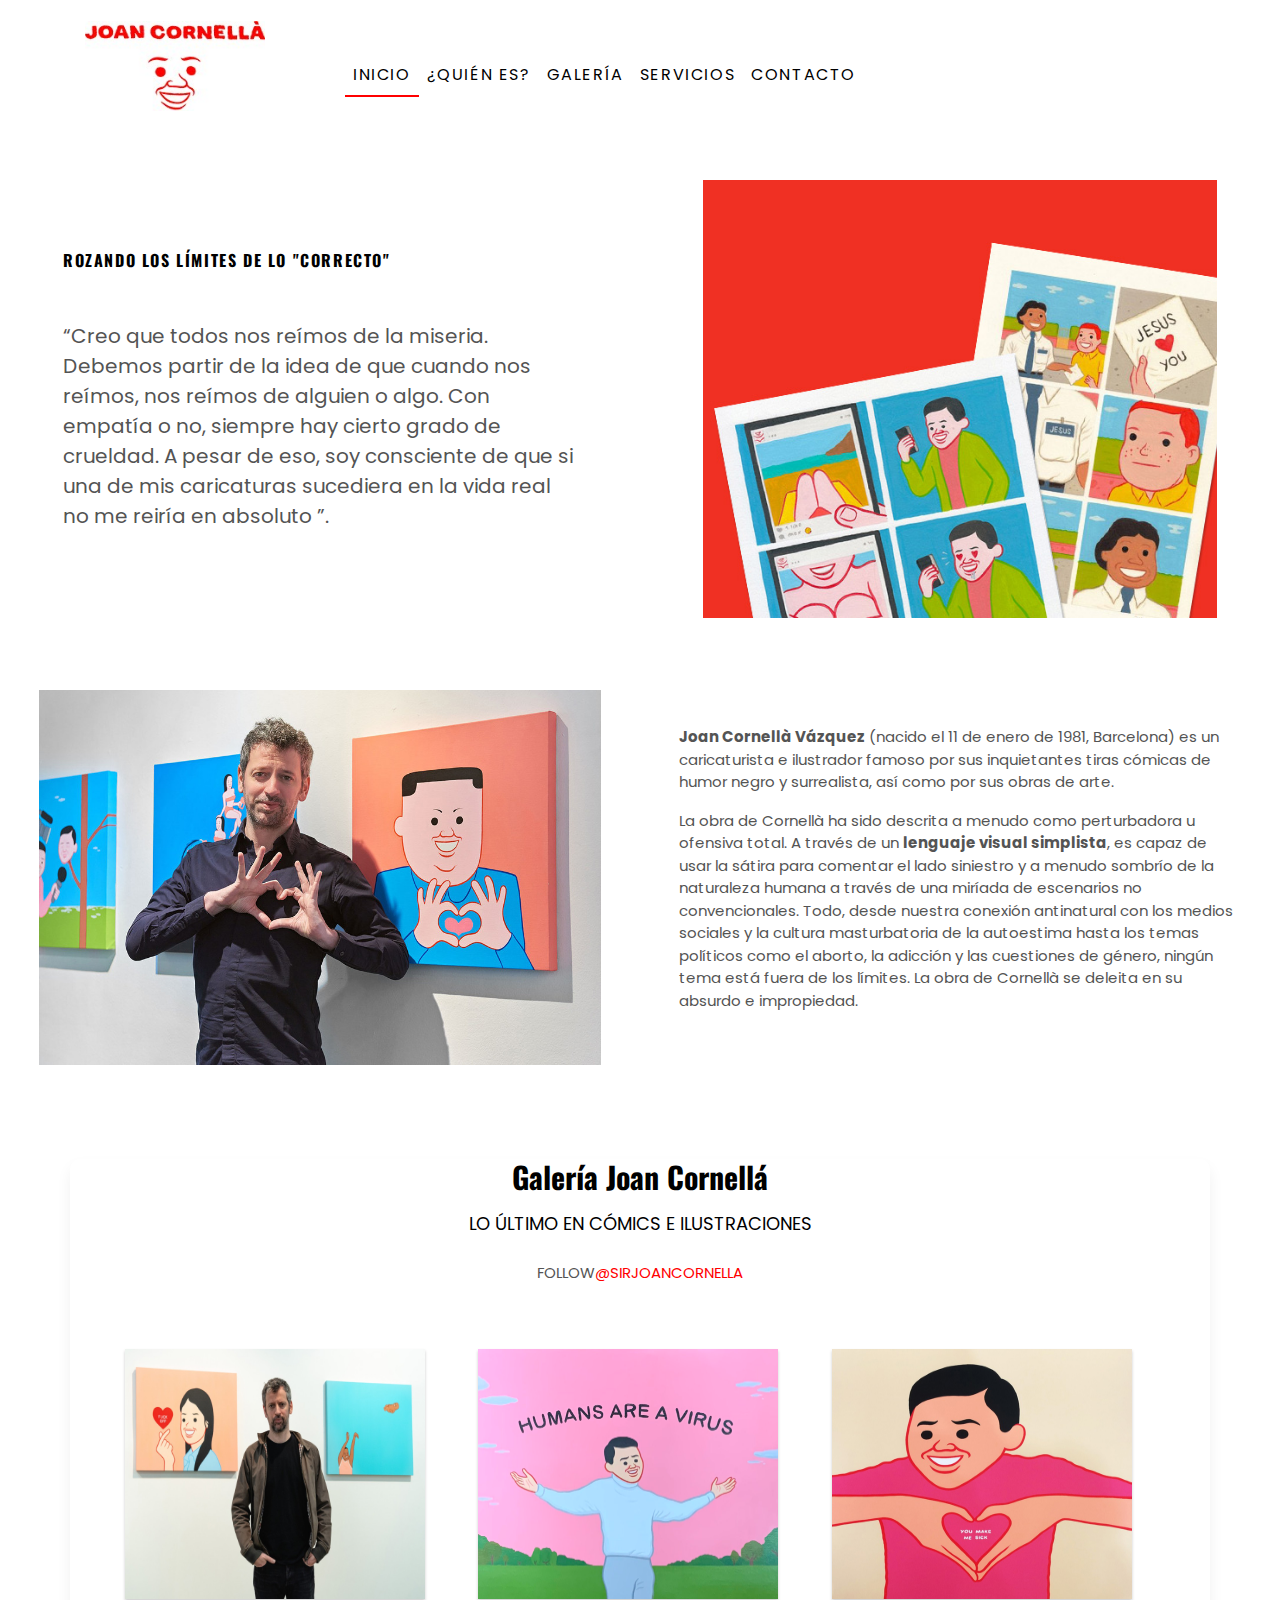
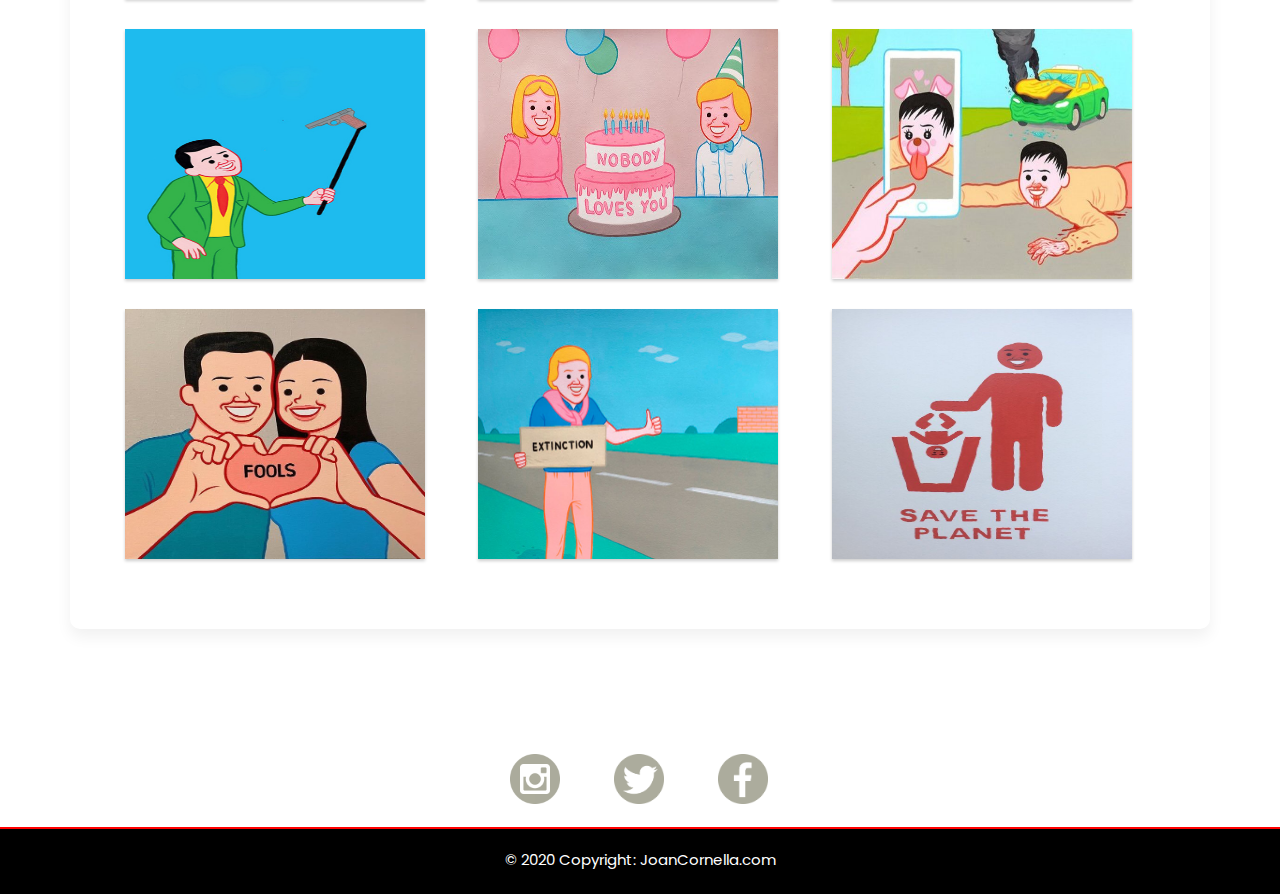
==== index.html @ 13107fc1 "Primer commit" ====
<!DOCTYPE html>
<html lang="es">

<head>
    <link rel="shortcut icon" href="img/logo-png.png"> 
    <meta charset="utf-8">
    <meta name="author" content="Francisca Araya">
    <meta name="description" content="Joan Cornellá, Un genio del Humor Negro">
    <meta name="keywords" content="Joan Cornella,artista,españa,Cómic" />
    <meta name="robots" content="index">
    <meta name="viewport" content="width=device-width, initial-scale=1.0">
    <!-- Bootstrap CSS -->
    <link rel="stylesheet" href="css/bootstrap.min.css">
    <link rel="stylesheet" type="text/css" href="css/estilos.css">

    <title>Joan Cornellá</title>
</head>
<style>
    a {
        color: #FF0000;
    }
    /* CSS link color */
</style>

<style>
    @import url('https://fonts.googleapis.com/css?family=Poppins&display=swap');
</style>

<style>
    @import url('https://fonts.googleapis.com/css?family=Oswald&display=swap');
</style>

<body>

    <!-- Navigation -->
    <nav class="navbar navbar-expand-lg navbar-light navbar-custom static-top">
        <div class="container">
            <a class="navbar-brand" href="#">
                <img src="img/logo.jpg" alt="Logo Joan Cornella">
            </a>
            <button class="navbar-toggler" type="button" data-toggle="collapse" data-target="#navbarResponsive" aria-controls="navbarResponsive" aria-expanded="false" aria-label="Toggle navigation">
                <span class="navbar-toggler-icon"></span>
            </button>
            <div class="collapse navbar-collapse" id="navbarResponsive">
                <ul class="navbar-nav ml-auto">
                    <li class="nav-item-active">
                        <a class="nav-link" href="index.html">Inicio</a>
                    </li>
                    <li class="nav-item">
                        <a class="nav-link" href="about.html">¿Quién es?</a>
                    </li>
                    <li class="nav-item">
                        <a class="nav-link" href="galeria.html">Galería</a>
                    </li>
                    <li class="nav-item">
                        <a class="nav-link" href="servicios.html">Servicios</a>
                    </li>
                    <li class="nav-item">
                        <a class="nav-link" href="contacto.html">Contacto</a>
                    </li>
                </ul>
            </div>
        </div>
    </nav>
    <!-- End Navigation -->

    <section>
        <div class="container-fluid">
            <!--contenedor destino-->
            <div class="row align-items-center">
                <div class="col-lg-6 order-lg-2">
                    <div class="p-5">
                        <img class="img-fluid" src="img/prints-joan.jpg" alt="ilustraciones">
                    </div>
                </div>
                <div class="col-lg-6 order-lg-1">
                    <div class="p-5">
                        <h1 class="texto-joan">Rozando los límites de lo "correcto"</h1>
                        <p>“Creo que todos nos reímos de la miseria. Debemos partir de la idea de que cuando nos reímos, nos reímos de alguien o algo. Con empatía o no, siempre hay cierto grado de crueldad. A pesar de eso, soy consciente de que si una de mis caricaturas sucediera en la vida real no me reiría en absoluto ”.</p>
                    </div>
                </div>
            </div>
        </div>
    </section>

    <section>
        <div class="container-fluid">
            <!--contenedor destino-->
            <div class="row align-items-center">
                <div class="col-lg-6 order-lg-1">
                    <div class="p-4">
                        <img class="img-fluid" src="img/joan-cornella-2.jpg" alt="joan cornella con kim">
                    </div>
                </div>
                <div class="col-lg-6 order-lg-2">
                    <div class="p-4">
                        <p><strong>Joan Cornellà Vázquez</strong> (nacido el 11 de enero de 1981, Barcelona) es un caricaturista e ilustrador famoso por sus inquietantes tiras cómicas de humor negro y surrealista, así como por sus obras de arte.</p>
                        <p>La obra de Cornellà ha sido descrita a menudo como perturbadora u ofensiva total. A través de un <strong>lenguaje visual simplista</strong>, es capaz de usar la sátira para comentar el lado siniestro y a menudo sombrío de la naturaleza humana a través de una miríada de escenarios no convencionales. Todo, desde nuestra conexión antinatural con los medios sociales y la cultura masturbatoria de la autoestima hasta los temas políticos como el aborto, la adicción y las cuestiones de género, ningún tema está fuera de los límites. La obra de Cornellà se deleita en su absurdo e impropiedad.</p>
                    </div>
                </div>
            </div>
        </div>
    </section>

    <div class="container gallery-container">
        <!--class galley-container-->

        <h1>Galería Joan Cornellá</h1>
        <p>Lo último en Cómics e Ilustraciones</p>
         <p class="page-description text-center">FOLLOW<a href="http://instagram.com/sirjoancornella"><span style="color:red">@SIRJOANCORNELLA</span></a>

            <div class="gallery">
                <!--class gallery-->

                <div class="row">
                    <!--1 foto-->
                    <div class="col-sm-6 col-md-4">
                        <img src="img/joan-cornella.jpg" alt="joan">
                    </div>
                    <!--2 foto-->
                    <div class="col-sm-6 col-md-4">
                        <img src="img/virus.jpg" alt="virus">
                    </div>
                    <!--3 foto-->
                    <div class="col-sm-12 col-md-4">
                        <img src="img/sick.jpg" alt="Sick">
                    </div>
                    <!--4 foto-->
                    <div class="col-sm-6 col-md-4">
                        <img src="img/selfie.jpg" alt="selfie">
                    </div>
                    <!--5 foto-->
                    <div class="col-sm-6 col-md-4">
                        <img src="img/cumpleaños.jpg" alt="birthday">
                    </div>
                    <!--6 foto-->
                    <div class="col-sm-6 col-md-4">
                        <img src="img/accidente.jpg" alt="Traffic">
                    </div>
                    <!--7 foto-->
                    <div class="col-sm-6 col-md-4">
                        <img src="img/fools.jpg" alt="fools">
                    </div>
                    <!--8 foto-->
                    <div class="col-sm-6 col-md-4">
                        <img src="img/extincion.jpg" alt="extintion">
                    </div>
                    <!--9 foto-->
                    <div class="col-sm-6 col-md-4">
                        <img src="img/save-the-planet.jpg" alt="save">
                    </div>

                </div>
                <!--row-->

            </div>
            <!--class gallery-->

    </div>
    <!--class galley-container-->

    <!--footer-->
    <div class="footer">
        <div class="container-fluid-footer">

            <div class="redessociales">
                <a title="Instagram" href="http://instagram.com/sirjoancornella" target="_blank"><img src="img/instagram.png" alt="Instagram"></a>

                <a title="Twitter" href="https://twitter.com/sirjoancornella" target="_blank"><img src="img/twitter.png" alt="Twitter"></a>

                <a title="Facebook" href="https://www.facebook.com/joancornella" target="_blank"><img src="img/facebook.png" alt="Facebook"></a>
            </div>
        </div>

        <footer>
            <p>© 2020 Copyright: JoanCornella.com</p>
        </footer>
    </div>

    <!--Fin footer-->

</body>

</html>
---- css/estilos.css ----
*{
  margin:0;
  padding: 0;
}


body {
	width: 100%;
	background-color: #fff;
}

body {
  font-family: 'Poppins', sans-serif;
}

h1,
h2,
h3,
h4,
h5,
h6 {
  font-family: 'Poppins', sans-serif;
  font-weight: 800 !important;
}

nav li a{
	font-family: "Poppins", sans-serif;
	font-size: 13px;
	padding: 20px 25px;
	color: #000;
	text-decoration: none;
}


#contenedor1 img {
	width: 175px;
	float: left;
	margin-top: 10px;
	margin-left: 40px;
}

nav ul{ /*navegacion y lista*/
	width: 750px;
	float: center;
	margin-right: 100px;
}

nav ul li{
	list-style-type: none;
	display: inline-block;
	width: auto;
	margin-top: 20px;
}

.navbar-custom {
  padding-top: 1rem;
  padding-bottom: 1rem;
  background-color: rgba(0, 0, 0, 0.0);
}


.navbar-custom .navbar-nav .nav-item .nav-link 
{
  font-family: 'Poppins', sans-serif;
  text-transform: uppercase;
  font-size: 1rem;
  letter-spacing: 0.1rem;
  color: #000;
}

.nav-item-active {
  font-family: 'Poppins', sans-serif;
  text-transform: uppercase;
  font-size: 1rem;
  letter-spacing: 0.1rem;
  color: #000;
}

.navbar-custom .navbar-nav .nav-item-active .nav-link 
{
 font-family: 'Poppins', sans-serif;
  text-transform: uppercase;
  font-size: 1rem;
  letter-spacing: 0.1rem;
  color: #000;
}

nav li a:hover {
 background-color: #E2E2E2;
}

.nav-item-active  {
	border-bottom: 2px  solid #FF0000
; /*borde del menu activo*/

}

/*index*/

img{
	margin-bottom: 0px;
	max-width: 100%;
	width: 180px;
}


.container-fluid {
 width: 100%;
 height: auto;
}


.p-5 img{
	width: 100%;
}

.texto-joan{
	font-family: "Oswald";
	font-size: 20px;
	color:#000;
	text-transform: uppercase;
    font-size: 1rem;
    letter-spacing: 0.1rem;
    margin-bottom: 50px;
}

.p-5 p{
    font-family: 'Poppins', sans-serif;
	font-size: 20px;
	color:#545454;
}


/*index 2da parte*/

.p-4 img{
	width: 100%;
}



.p-4 p{
    font-family: 'Poppins', sans-serif;
	font-size: 15px;
	color:#545454;
}


/*quién es*/


.container-fluid-about {
 width: 100%;
 height: auto;
 margin-top: 100px;
 margin-bottom: 100px;

}

.texto-about{
	font-family: "Oswald";
	font-size: 20px;
	color:#ff0000;
    line-height: 1.1;
    margin-bottom: 50px;
    margin-left: 150px;
}

.p-6 p{
    font-family: 'Poppins', sans-serif;
    display: block;
    margin-block-start: 1em;
    margin-block-end: 1em;
    margin-inline-start: 0px;
    margin-inline-end: 0px;
	font-size: 15px;
	padding: 1px;
	color:#545454;
    text-align: justify;
    margin-left: 150px;
    margin-right: 150px;

}

/*Galeria*/

.container.gallery-container {
    background-color: #fff;
    color: #35373a;
    min-height: 100vh;
    border-radius: 10px;
    box-shadow: 0 8px 15px rgba(0, 0, 0, 0.06);
    margin-bottom: 100px;
}

.gallery-container h1 {
	font-size: 30px;
    text-align: center;
    margin-top: 70px;
    font-family: "Oswald";
    color: #000;
}
.gallery-container p{
    font-family: 'Poppins', sans-serif;
    text-transform: uppercase;
    margin-top: 15px;
    text-align: center;
    color: #000;
    font-size: 18px;
}

.gallery-container p.page-description {
    text-align: center;
    max-width: 800px;
    margin: 25px auto;
    font-family: 'Poppins', sans-serif;
    color: #545454;
    text-decoration: none;
    font-size: 15px;
}

.gallery {
    padding: 40px;
}

.gallery img {
    width: 300px;
    height: 250px;
    margin-bottom: 30px;
    transition: 0.2s ease-in-out;
    box-shadow: 0 2px 3px rgba(0,0,0,0.2);
}


.gallery img:hover {
    transform: scale(1.05);
    box-shadow: 0 8px 15px rgba(0,0,0,0.3);
}


@media(max-width: 768px) {
    body {
        padding: 0;
    }

    .container.gallery-container {
        border-radius: 0;
    }
}

/*Galeria 2 productos*/

.container-fluid-galeria{
	width: 100%;
	height: auto;
	margin-bottom: 250px;
}

.container-fluid-galeria h1 {
	font-size: 30px;
    text-align: center;
    margin-top: 70px;
    font-family: "Oswald";
    color: #000;
    margin-bottom: 50px;
} 

.gallery-2 img {
    width: 100%;
    height: 300px;
    transition: 0.2s ease-in-out;
    box-shadow: 0 2px 3px rgba(0,0,0,0.2);
}


.gallery-2 img:hover {
    transform: scale(1.05);
    box-shadow: 0 8px 15px rgba(0,0,0,0.3);
}


/*fin galeria*/


/*productos-servicios*/

.container-services{
	margin-top: 70px;
	margin-bottom: 150px;
	margin-left: 55px;
	margin-right: 55px;
}

.container-services h1{
	font-family: "Oswald";
	font-size: 30px;
    color: #000;
    margin-bottom: 55px;
}

.texto-services  h1{
font-family: 'Poppins', sans-serif;
text-transform: uppercase;
margin-top: 25px;
color: #ff0000;
font-size: 20px;
}

.texto-services p{
font-family: 'Poppins', sans-serif;
font-size: 15px;
color: #545454;
text-align: justify center;

}

/*fin productos-servicios*/



/*Contacto*/


.contact-image{
    text-align: center;
}
.contact-image img{
    border-radius: 2rem;
    width: 10%;
    margin-top: 100px;

}
.contact-form form{
    padding: 14%;
    margin-top: -5%;
    -webkit-box-shadow: 10px 11px 35px -15px rgba(0,0,0,0.65);
	-moz-box-shadow: 10px 11px 35px -15px rgba(0,0,0,0.65);
	box-shadow: 10px 11px 35px -15px rgba(0,0,0,0.65);
    background-color: #e7e7e7;
    margin-bottom: 100px;
}
.contact-form form .row{
    margin-bottom: -7%;
}

.contact-form h2{
	font-family: "Oswald";
	text-transform: uppercase;
    margin-bottom: 20px;
    margin-top: -10%;
    text-align: center;
    color: #000;
}
.contact-form h1{
	font-family: 'Poppins', sans-serif;
	text-transform: uppercase;
    margin-bottom: 10%;
    margin-top: 15px;
    text-align: center;
    color: #545454;
    font-size: 15px;
}


.contact-form .btnContact {
    width: 50%;
    font-family: 'Poppins', sans-serif;
    border: none;
    padding: 1.5%;
    background: #000;
    color: #fff;
    cursor: pointer;
    margin-top: 15px;
    text-align:center;
}

.btnContactSubmit
{
    width: 50%;
    border-radius: 1rem;
    padding: 1.5%;
    color: #fff;
    border: none;
    cursor: pointer;
    margin-left: 5px;
}

/*Fin  contacto*/


/*footer*/

.container-fluid-footer{
	width: 100%;
	height: 100px;
    border-bottom: 2px  solid red;
    margin-top: 30px;

}


.redessociales{
	width: 360px;
	display: block;
	margin: auto;
}
.redessociales img{
	margin-top: 25px;
	margin-left: 50px;
	width: 50px;
}


footer{
	width: 100%;
	height: 65px;
	background-color: #000;
	position: absolute;
}

footer p{
	padding-top: 20px;
	font-size: 15px;
	color:#fff ;
	text-align: center;
}

.contacto p{
    width: 100%;
    font-family: 'Poppins', sans-serif;
    display: block;
    font-size: 17px;
    padding: 1px;
    color:#545454;
    text-align: center;
   
}
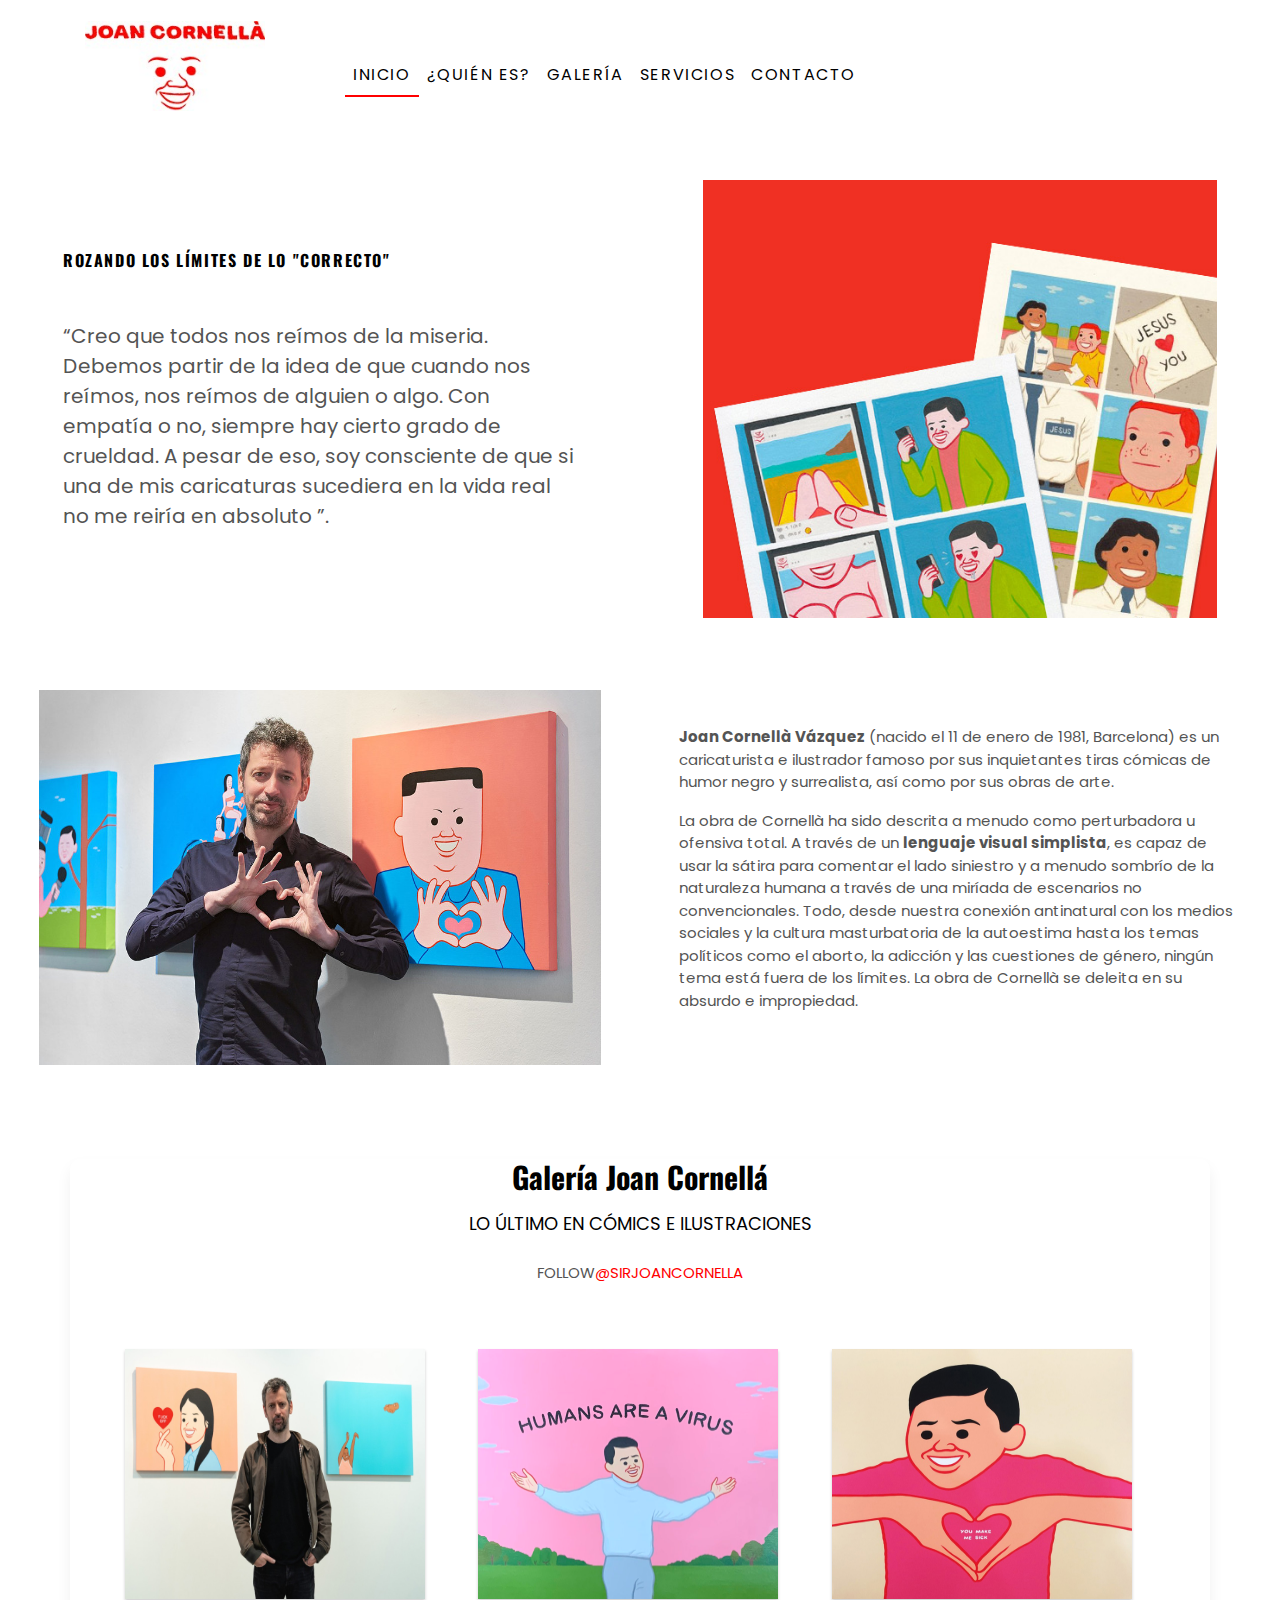
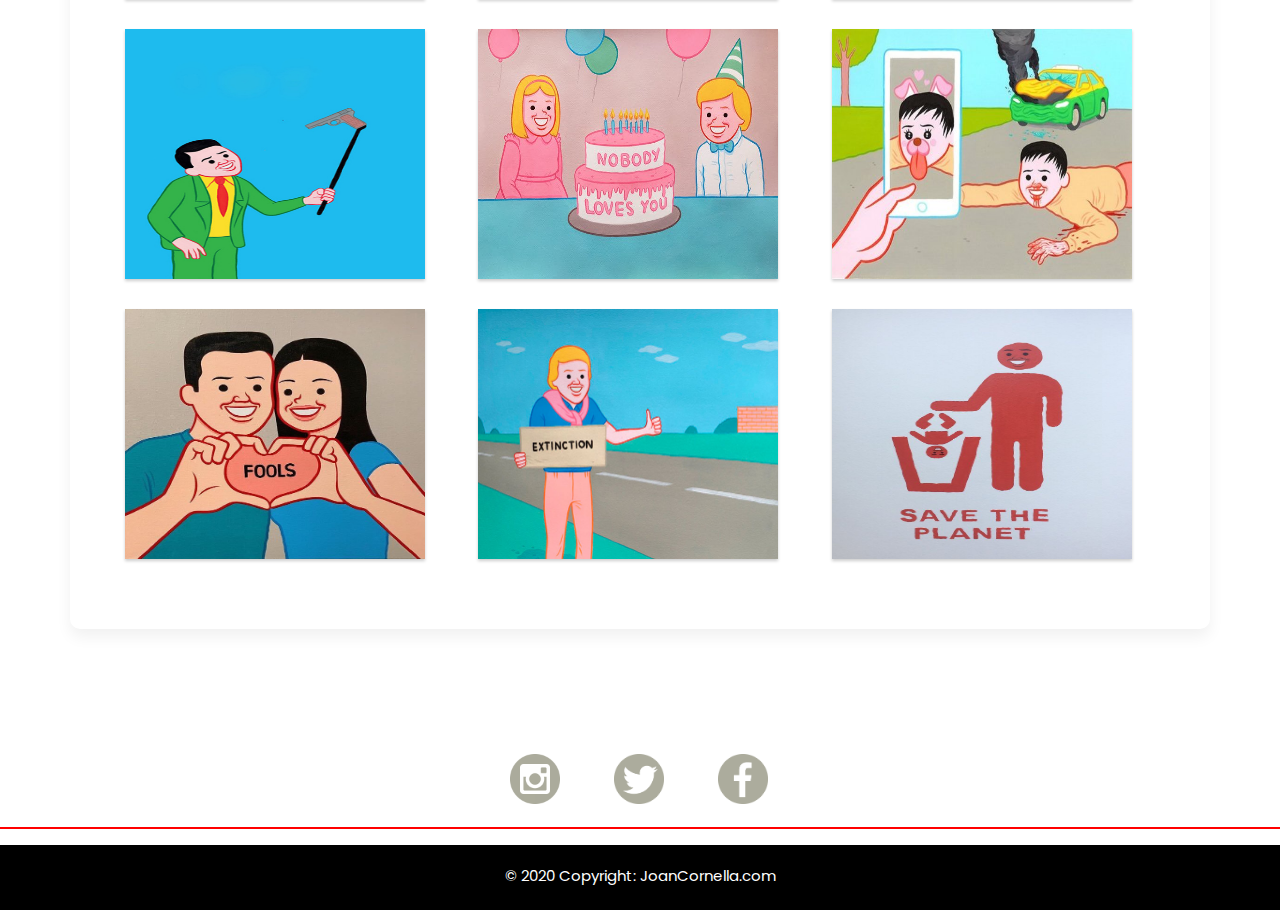
==== commit 1225a62f: "agregue codigo analytics" ====
--- a/index.html
+++ b/index.html
@@ -14,6 +14,18 @@
     <link rel="stylesheet" type="text/css" href="css/estilos.css">
 
     <title>Joan Cornellá</title>
+
+    <!-- Global site tag (gtag.js) - Google Analytics -->
+    <script async src="https://www.googletagmanager.com/gtag/js?id=UA-164520530-1"></script>
+    <script>
+    window.dataLayer = window.dataLayer || [];
+    function gtag(){dataLayer.push(arguments);}
+    gtag('js', new Date());
+
+    gtag('config', 'UA-164520530-1');
+    </script>
+
+
 </head>
 <style>
     a {
@@ -31,7 +43,7 @@
 </style>
 
 <body>
-
+<header>
     <!-- Navigation -->
     <nav class="navbar navbar-expand-lg navbar-light navbar-custom static-top">
         <div class="container">
@@ -63,7 +75,7 @@
         </div>
     </nav>
     <!-- End Navigation -->
-
+</header>
     <section>
         <div class="container-fluid">
             <!--contenedor destino-->
@@ -102,12 +114,13 @@
         </div>
     </section>
 
+<section><!--sección galería-->
     <div class="container gallery-container">
         <!--class galley-container-->
 
         <h1>Galería Joan Cornellá</h1>
         <p>Lo último en Cómics e Ilustraciones</p>
-         <p class="page-description text-center">FOLLOW<a href="http://instagram.com/sirjoancornella"><span style="color:red">@SIRJOANCORNELLA</span></a>
+         <p class="page-description text-center">FOLLOW<a href="http://instagram.com/sirjoancornella"target="_blank" rel="nofollow"><span style="color:red">@SIRJOANCORNELLA</span></a>
 
             <div class="gallery">
                 <!--class gallery-->
@@ -158,8 +171,9 @@
 
     </div>
     <!--class galley-container-->
+<section><!--fin sección galería-->
 
-    <!--footer-->
+<address>
     <div class="footer">
         <div class="container-fluid-footer">
 
@@ -171,7 +185,8 @@
                 <a title="Facebook" href="https://www.facebook.com/joancornella" target="_blank"><img src="img/facebook.png" alt="Facebook"></a>
             </div>
         </div>
-
+</address>
+    <!--footer-->
         <footer>
             <p>© 2020 Copyright: JoanCornella.com</p>
         </footer>
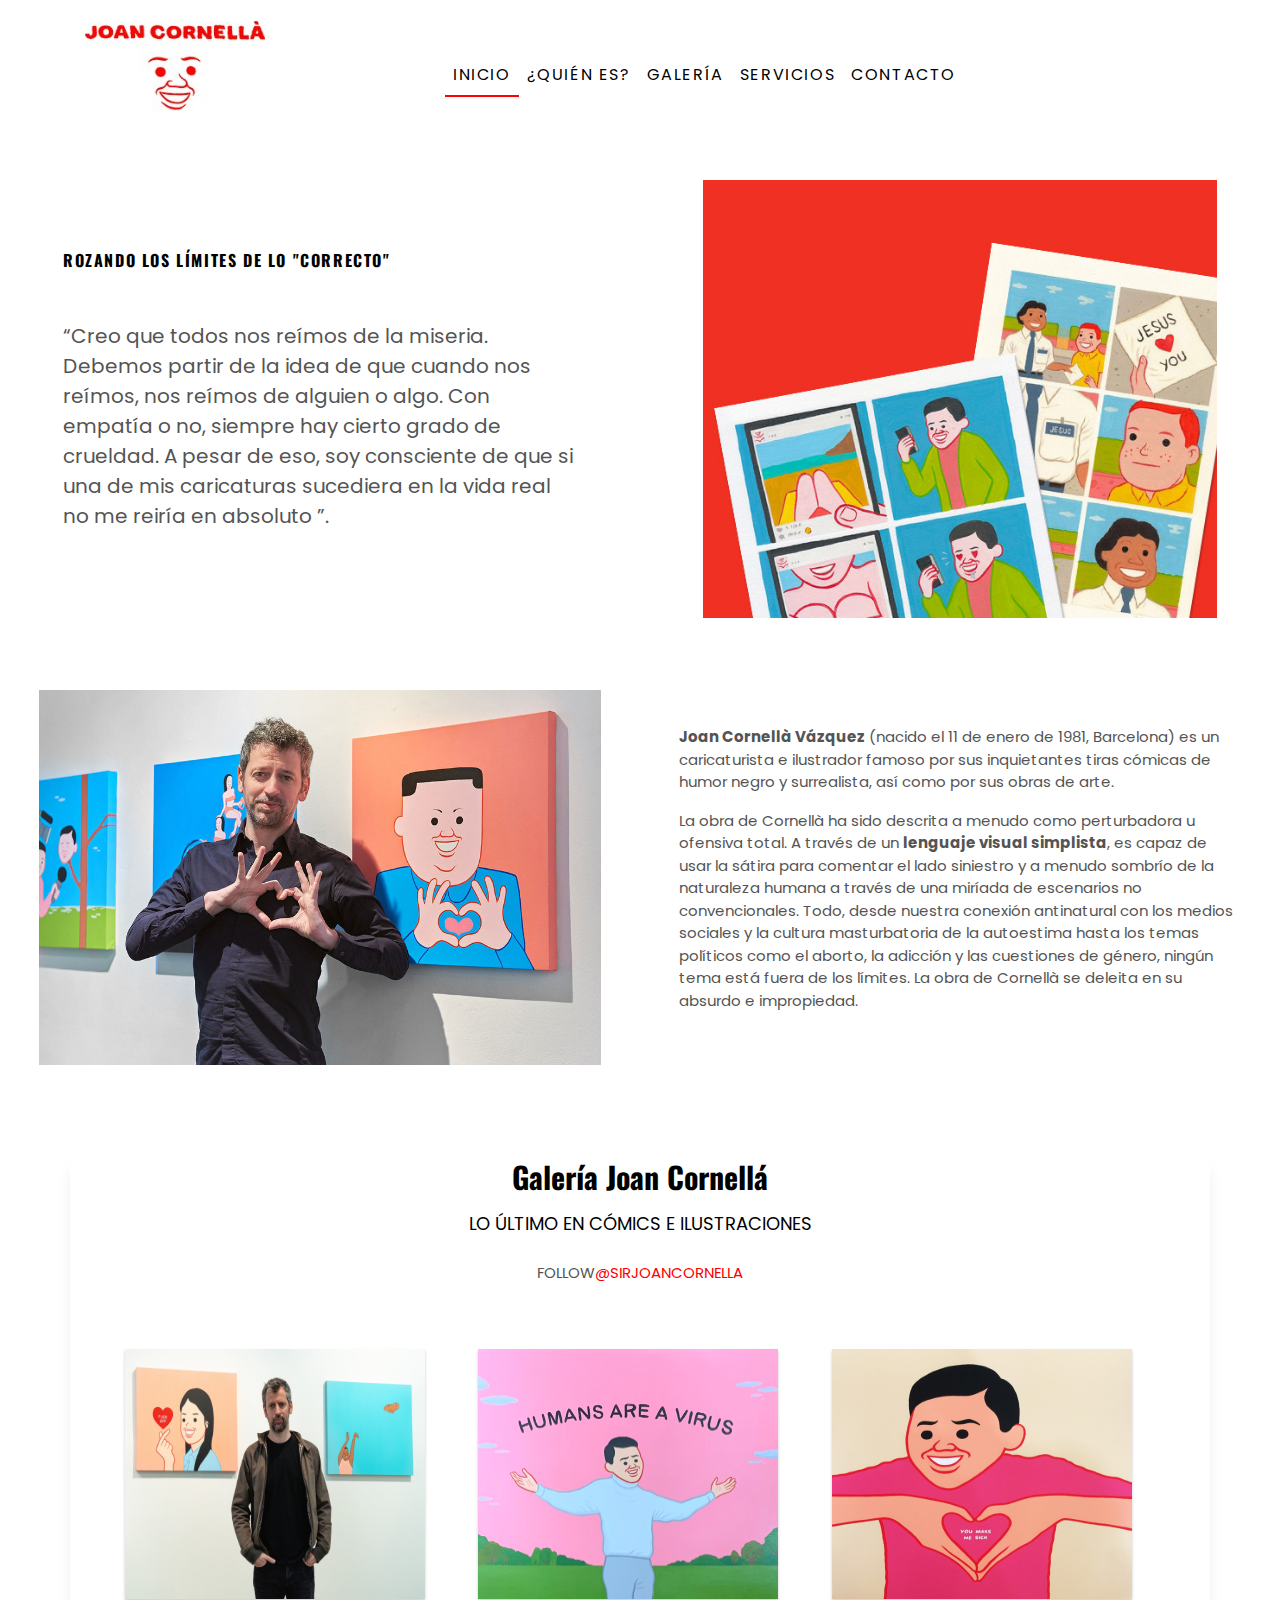
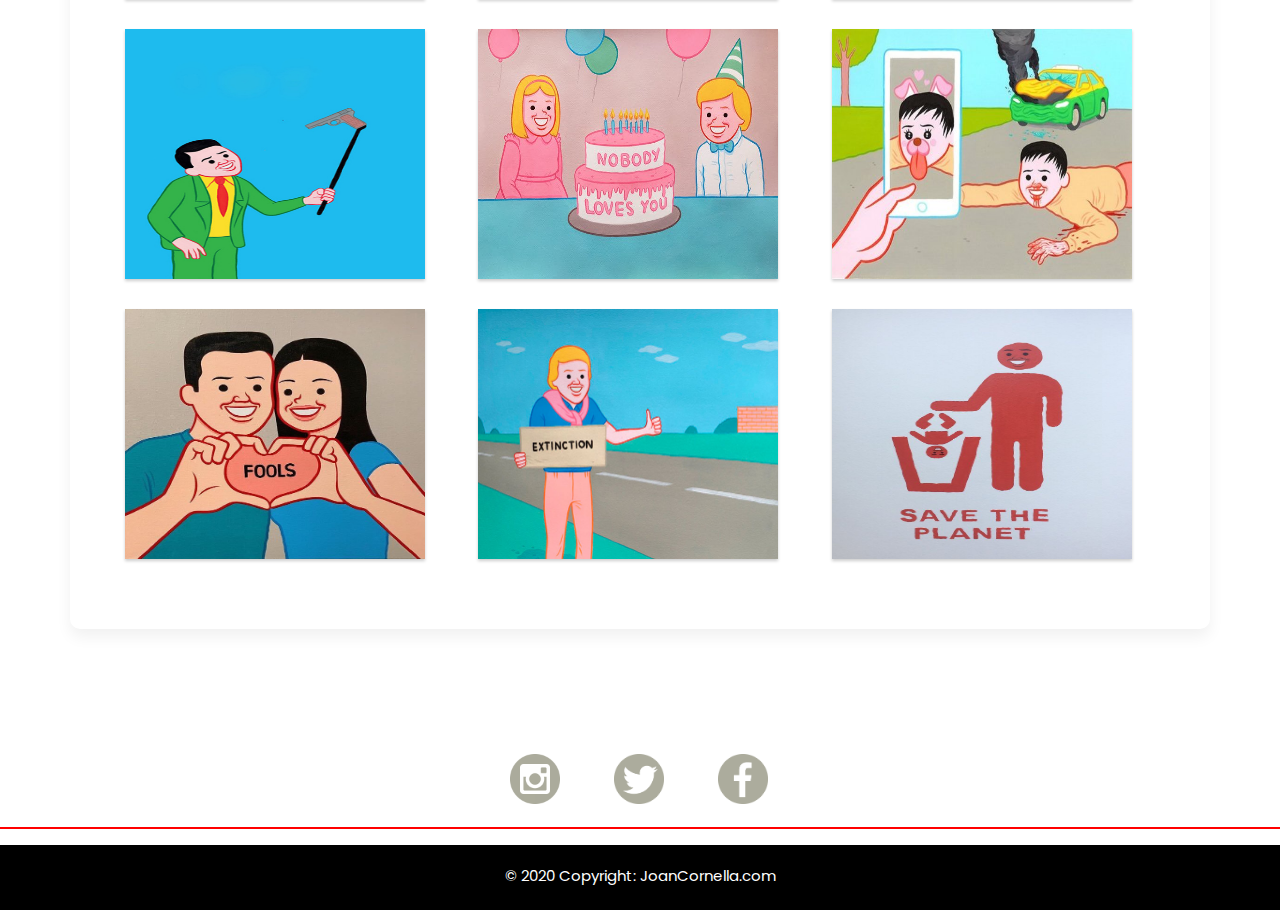
==== commit f336a1ba: "cambios sitio web" ====
--- a/index.html
+++ b/index.html
@@ -47,7 +47,7 @@
     <!-- Navigation -->
     <nav class="navbar navbar-expand-lg navbar-light navbar-custom static-top">
         <div class="container">
-            <a class="navbar-brand" href="#">
+            <a class="navbar-brand" href="index.html">
                 <img src="img/logo.jpg" alt="Logo Joan Cornella">
             </a>
             <button class="navbar-toggler" type="button" data-toggle="collapse" data-target="#navbarResponsive" aria-controls="navbarResponsive" aria-expanded="false" aria-label="Toggle navigation">
@@ -82,7 +82,7 @@
             <div class="row align-items-center">
                 <div class="col-lg-6 order-lg-2">
                     <div class="p-5">
-                        <img class="img-fluid" src="img/prints-joan.jpg" alt="ilustraciones">
+                        <img class="img-fluid" src="img/prints-joan.jpg" alt="Nuevas ilustraciones para editorial de Joan Cornellá">
                     </div>
                 </div>
                 <div class="col-lg-6 order-lg-1">
@@ -128,39 +128,39 @@
                 <div class="row">
                     <!--1 foto-->
                     <div class="col-sm-6 col-md-4">
-                        <img src="img/joan-cornella.jpg" alt="joan">
+                        <img src="img/joan-cornella.jpg" alt="joan Cornella en su exposición">
                     </div>
                     <!--2 foto-->
                     <div class="col-sm-6 col-md-4">
-                        <img src="img/virus.jpg" alt="virus">
+                        <img src="img/virus.jpg" alt="ilustración human are a virus">
                     </div>
                     <!--3 foto-->
                     <div class="col-sm-12 col-md-4">
-                        <img src="img/sick.jpg" alt="Sick">
+                        <img src="img/sick.jpg" alt="ilustración you make me sick">
                     </div>
                     <!--4 foto-->
                     <div class="col-sm-6 col-md-4">
-                        <img src="img/selfie.jpg" alt="selfie">
+                        <img src="img/selfie.jpg" alt="ilustración selfie like a gun">
                     </div>
                     <!--5 foto-->
                     <div class="col-sm-6 col-md-4">
-                        <img src="img/cumpleaños.jpg" alt="birthday">
+                        <img src="img/cumpleaños.jpg" alt="ilustración nobody loves you">
                     </div>
                     <!--6 foto-->
                     <div class="col-sm-6 col-md-4">
-                        <img src="img/accidente.jpg" alt="Traffic">
+                        <img src="img/accidente.jpg" alt="ilustración sarcasmo influencers o sociedad">
                     </div>
                     <!--7 foto-->
                     <div class="col-sm-6 col-md-4">
-                        <img src="img/fools.jpg" alt="fools">
+                        <img src="img/fools.jpg" alt="ilustración el amor como una tonteria">
                     </div>
                     <!--8 foto-->
                     <div class="col-sm-6 col-md-4">
-                        <img src="img/extincion.jpg" alt="extintion">
+                        <img src="img/extincion.jpg" alt="ilustración ruta a la extinción">
                     </div>
                     <!--9 foto-->
                     <div class="col-sm-6 col-md-4">
-                        <img src="img/save-the-planet.jpg" alt="save">
+                        <img src="img/save-the-planet.jpg" alt="ilustración save the planet">
                     </div>
 
                 </div>
@@ -178,11 +178,11 @@
         <div class="container-fluid-footer">
 
             <div class="redessociales">
-                <a title="Instagram" href="http://instagram.com/sirjoancornella" target="_blank"><img src="img/instagram.png" alt="Instagram"></a>
+                <a title="Instagram" href="http://instagram.com/sirjoancornella" target="_blank" rel="nofollow"><img src="img/instagram.png" alt="Instagram"></a>
 
-                <a title="Twitter" href="https://twitter.com/sirjoancornella" target="_blank"><img src="img/twitter.png" alt="Twitter"></a>
+                <a title="Twitter" href="https://twitter.com/sirjoancornella" target="_blank" rel="nofollow"><img src="img/twitter.png" alt="Twitter"></a>
 
-                <a title="Facebook" href="https://www.facebook.com/joancornella" target="_blank"><img src="img/facebook.png" alt="Facebook"></a>
+                <a title="Facebook" href="https://www.facebook.com/joancornella" target="_blank" rel="nofollow"><img src="img/facebook.png" alt="Facebook"></a>
             </div>
         </div>
 </address>
--- a/css/estilos.css
+++ b/css/estilos.css
@@ -36,13 +36,13 @@
 	width: 175px;
 	float: left;
 	margin-top: 10px;
-	margin-left: 40px;
+
 }
 
 nav ul{ /*navegacion y lista*/
-	width: 750px;
+	width: 700px;
 	float: center;
-	margin-right: 100px;
+    margin-right: 50px;
 }
 
 nav ul li{
@@ -256,14 +256,23 @@
 	margin-bottom: 250px;
 }
 
-.container-fluid-galeria h1 {
+.container-fluid-galeria h3 {
 	font-size: 30px;
     text-align: center;
     margin-top: 70px;
     font-family: "Oswald";
     color: #000;
+} 
+
+.container-fluid-galeria p{
+    font-family: 'Poppins', sans-serif;
+    text-transform: uppercase;
+    text-align: center;
+    color: #000;
+    font-size: 18px;
+    margin-top: 10px;
     margin-bottom: 50px;
-} 
+}
 
 .gallery-2 img {
     width: 100%;
@@ -298,7 +307,7 @@
     margin-bottom: 55px;
 }
 
-.texto-services  h1{
+.texto-services  h3{
 font-family: 'Poppins', sans-serif;
 text-transform: uppercase;
 margin-top: 25px;
@@ -351,7 +360,7 @@
     text-align: center;
     color: #000;
 }
-.contact-form h1{
+.contact-form p{
 	font-family: 'Poppins', sans-serif;
 	text-transform: uppercase;
     margin-bottom: 10%;
@@ -425,12 +434,11 @@
 	text-align: center;
 }
 
-.contacto p{
+.contacto h1{
     width: 100%;
     font-family: 'Poppins', sans-serif;
     display: block;
     font-size: 17px;
-    padding: 1px;
     color:#545454;
     text-align: center;
    
